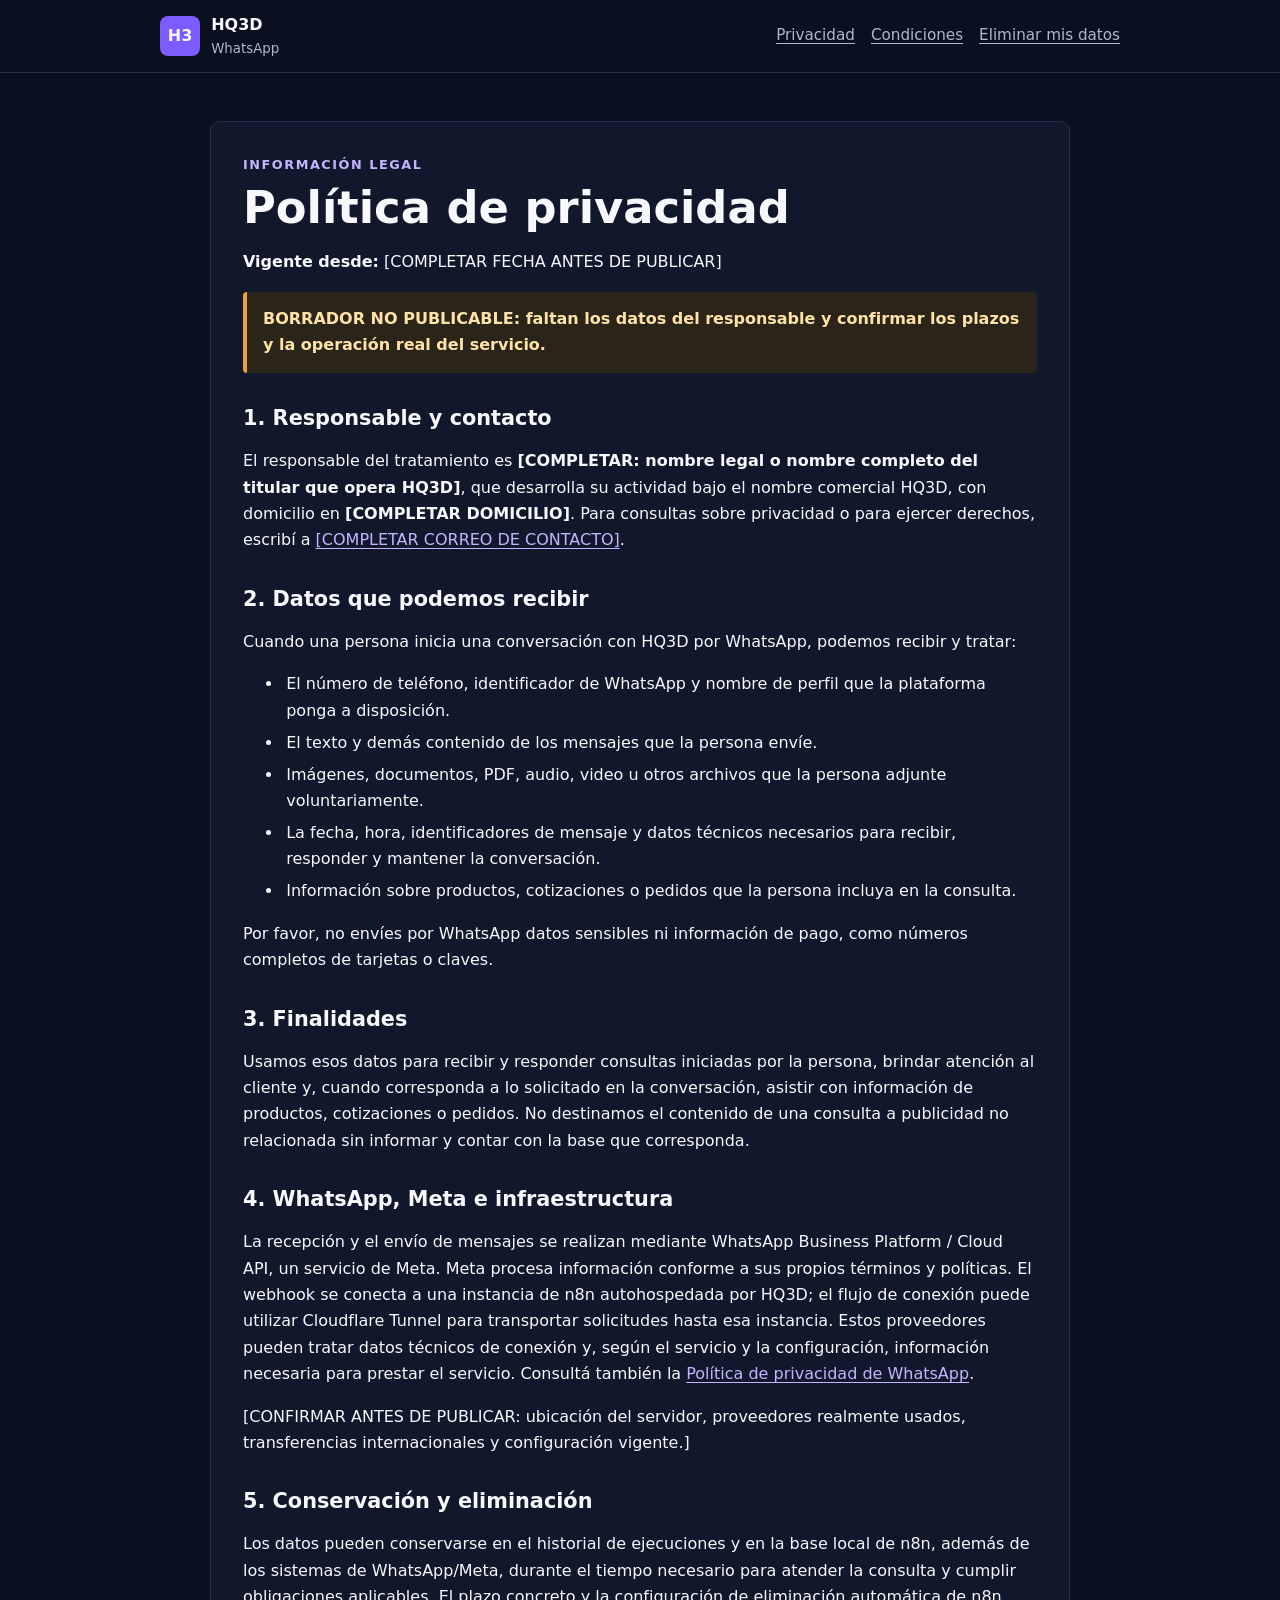
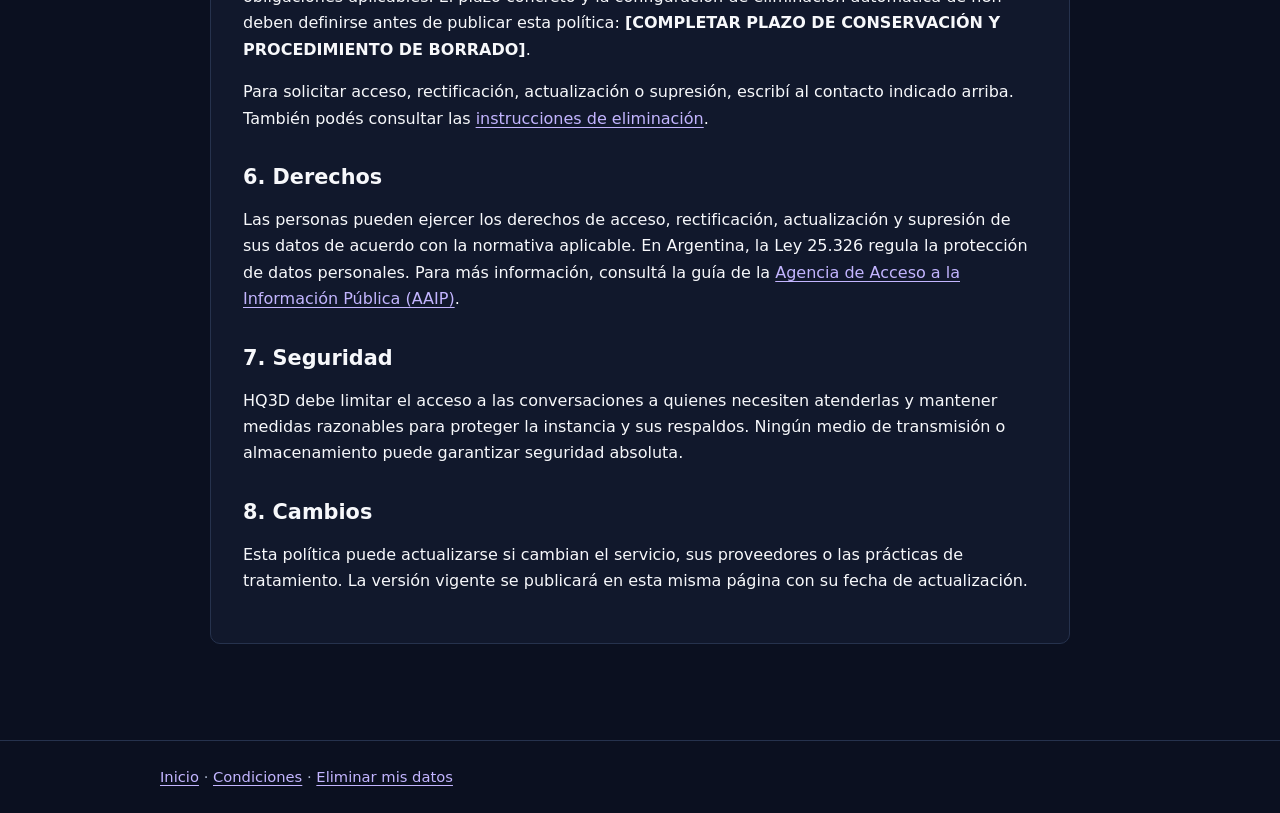
==== hq3d-whatsapp/privacy.html @ 0b83ee06 "docs: add draft HQ3D WhatsApp legal pages" ====
<!doctype html>
<html lang="es">
<head>
  <meta charset="utf-8">
  <meta name="viewport" content="width=device-width, initial-scale=1">
  <meta name="description" content="Política de privacidad del canal de WhatsApp de HQ3D.">
  <title>Política de privacidad — HQ3D WhatsApp</title>
  <link rel="stylesheet" href="styles.css">
</head>
<body>
  <header class="site-header">
    <div class="wrap nav">
      <a class="brand" href="index.html"><span class="logo" aria-hidden="true">H3</span><span>HQ3D <small>WhatsApp</small></span></a>
      <nav aria-label="Legal"><a href="privacy.html" aria-current="page">Privacidad</a><a href="terms.html">Condiciones</a><a href="data-deletion.html">Eliminar mis datos</a></nav>
    </div>
  </header>
  <main class="wrap">
    <article class="policy">
      <p class="kicker">Información legal</p>
      <h1>Política de privacidad</h1>
      <p><strong>Vigente desde:</strong> [COMPLETAR FECHA ANTES DE PUBLICAR]</p>
      <p class="draft">BORRADOR NO PUBLICABLE: faltan los datos del responsable y confirmar los plazos y la operación real del servicio.</p>

      <h2>1. Responsable y contacto</h2>
      <p>El responsable del tratamiento es <strong>[COMPLETAR: nombre legal o nombre completo del titular que opera HQ3D]</strong>, que desarrolla su actividad bajo el nombre comercial HQ3D, con domicilio en <strong>[COMPLETAR DOMICILIO]</strong>. Para consultas sobre privacidad o para ejercer derechos, escribí a <a href="mailto:CONTACTO_A_CONFIRMAR">[COMPLETAR CORREO DE CONTACTO]</a>.</p>

      <h2>2. Datos que podemos recibir</h2>
      <p>Cuando una persona inicia una conversación con HQ3D por WhatsApp, podemos recibir y tratar:</p>
      <ul>
        <li>El número de teléfono, identificador de WhatsApp y nombre de perfil que la plataforma ponga a disposición.</li>
        <li>El texto y demás contenido de los mensajes que la persona envíe.</li>
        <li>Imágenes, documentos, PDF, audio, video u otros archivos que la persona adjunte voluntariamente.</li>
        <li>La fecha, hora, identificadores de mensaje y datos técnicos necesarios para recibir, responder y mantener la conversación.</li>
        <li>Información sobre productos, cotizaciones o pedidos que la persona incluya en la consulta.</li>
      </ul>
      <p>Por favor, no envíes por WhatsApp datos sensibles ni información de pago, como números completos de tarjetas o claves.</p>

      <h2>3. Finalidades</h2>
      <p>Usamos esos datos para recibir y responder consultas iniciadas por la persona, brindar atención al cliente y, cuando corresponda a lo solicitado en la conversación, asistir con información de productos, cotizaciones o pedidos. No destinamos el contenido de una consulta a publicidad no relacionada sin informar y contar con la base que corresponda.</p>

      <h2>4. WhatsApp, Meta e infraestructura</h2>
      <p>La recepción y el envío de mensajes se realizan mediante WhatsApp Business Platform / Cloud API, un servicio de Meta. Meta procesa información conforme a sus propios términos y políticas. El webhook se conecta a una instancia de n8n autohospedada por HQ3D; el flujo de conexión puede utilizar Cloudflare Tunnel para transportar solicitudes hasta esa instancia. Estos proveedores pueden tratar datos técnicos de conexión y, según el servicio y la configuración, información necesaria para prestar el servicio. Consultá también la <a href="https://www.whatsapp.com/legal/privacy-policy/" rel="noopener noreferrer">Política de privacidad de WhatsApp</a>.</p>
      <p>[CONFIRMAR ANTES DE PUBLICAR: ubicación del servidor, proveedores realmente usados, transferencias internacionales y configuración vigente.]</p>

      <h2>5. Conservación y eliminación</h2>
      <p>Los datos pueden conservarse en el historial de ejecuciones y en la base local de n8n, además de los sistemas de WhatsApp/Meta, durante el tiempo necesario para atender la consulta y cumplir obligaciones aplicables. El plazo concreto y la configuración de eliminación automática de n8n deben definirse antes de publicar esta política: <strong>[COMPLETAR PLAZO DE CONSERVACIÓN Y PROCEDIMIENTO DE BORRADO]</strong>.</p>
      <p>Para solicitar acceso, rectificación, actualización o supresión, escribí al contacto indicado arriba. También podés consultar las <a href="data-deletion.html">instrucciones de eliminación</a>.</p>

      <h2>6. Derechos</h2>
      <p>Las personas pueden ejercer los derechos de acceso, rectificación, actualización y supresión de sus datos de acuerdo con la normativa aplicable. En Argentina, la Ley 25.326 regula la protección de datos personales. Para más información, consultá la guía de la <a href="https://www.argentina.gob.ar/aaip/datospersonales/derechos" rel="noopener noreferrer">Agencia de Acceso a la Información Pública (AAIP)</a>.</p>

      <h2>7. Seguridad</h2>
      <p>HQ3D debe limitar el acceso a las conversaciones a quienes necesiten atenderlas y mantener medidas razonables para proteger la instancia y sus respaldos. Ningún medio de transmisión o almacenamiento puede garantizar seguridad absoluta.</p>

      <h2>8. Cambios</h2>
      <p>Esta política puede actualizarse si cambian el servicio, sus proveedores o las prácticas de tratamiento. La versión vigente se publicará en esta misma página con su fecha de actualización.</p>
    </article>
  </main>
  <footer><div class="wrap"><a href="index.html">Inicio</a> · <a href="terms.html">Condiciones</a> · <a href="data-deletion.html">Eliminar mis datos</a></div></footer>
</body>
</html>
---- hq3d-whatsapp/styles.css ----
:root{color-scheme:dark;--bg:#0b1020;--surface:#11182c;--text:#f7f8fb;--muted:#aeb8d0;--accent:#7c5cff;--link:#c3b5ff;--border:#26324d}
*{box-sizing:border-box}
body{margin:0;background:var(--bg);color:var(--text);font-family:system-ui,-apple-system,"Segoe UI",Arial,sans-serif;line-height:1.65}
a{color:var(--link);text-underline-offset:.18em}
a:focus-visible{outline:3px solid #fff;outline-offset:3px}
.wrap{width:min(100% - 2rem,960px);margin-inline:auto}
.site-header{border-bottom:1px solid var(--border);background:#0b1020}
.nav{min-height:72px;display:flex;justify-content:space-between;align-items:center;gap:1rem}
.brand{display:flex;align-items:center;gap:.7rem;color:var(--text);font-weight:750;text-decoration:none}
.brand small{display:block;color:var(--muted);font-weight:500}
.logo{display:grid;place-items:center;width:40px;height:40px;border-radius:8px;background:var(--accent);font-weight:800}
nav{display:flex;flex-wrap:wrap;gap:1rem}
nav a{color:var(--muted);font-size:.95rem}
main{padding-block:2rem 4rem}
.hero{padding:clamp(2rem,7vw,5rem) 0 2rem}
.kicker{margin:0 0 .5rem;color:var(--link);font-size:.8rem;font-weight:750;letter-spacing:.12em;text-transform:uppercase}
h1{max-width:800px;margin:.3rem 0 1rem;font-size:clamp(2rem,6vw,3.4rem);line-height:1.12}
h2{margin:2rem 0 .5rem;font-size:1.3rem;line-height:1.3}
p,li{max-width:78ch}
.lead{max-width:70ch;color:var(--muted);font-size:1.15rem}
.draft{padding:.9rem 1rem;border-left:4px solid #e7a43b;border-radius:4px;background:#2a2419;color:#ffe2a8;font-weight:650}
.cards{display:grid;grid-template-columns:repeat(3,minmax(0,1fr));gap:1rem;margin-block:1rem 3rem}
.card,.policy{border:1px solid var(--border);border-radius:10px;background:var(--surface);padding:1.35rem}
.card h2{margin-top:0}
.card p{color:var(--muted)}
.policy{max-width:860px;margin:1rem auto 2rem;padding:clamp(1.2rem,4vw,2rem)}
.policy h1{font-size:clamp(2rem,5vw,2.8rem)}
.policy h2{margin-top:2rem}
.policy li{padding-left:.2rem;margin:.35rem 0}
.link-list{padding-left:1.25rem}
footer{border-top:1px solid var(--border);padding:1.5rem 0;color:var(--muted);font-size:.92rem}
@media(max-width:720px){.nav{align-items:flex-start;flex-direction:column;padding-block:1rem}.cards{grid-template-columns:1fr}nav{gap:.75rem}}
@media(prefers-reduced-motion:reduce){*,*::before,*::after{scroll-behavior:auto!important;animation-duration:.01ms!important;animation-iteration-count:1!important;transition-duration:.01ms!important}}
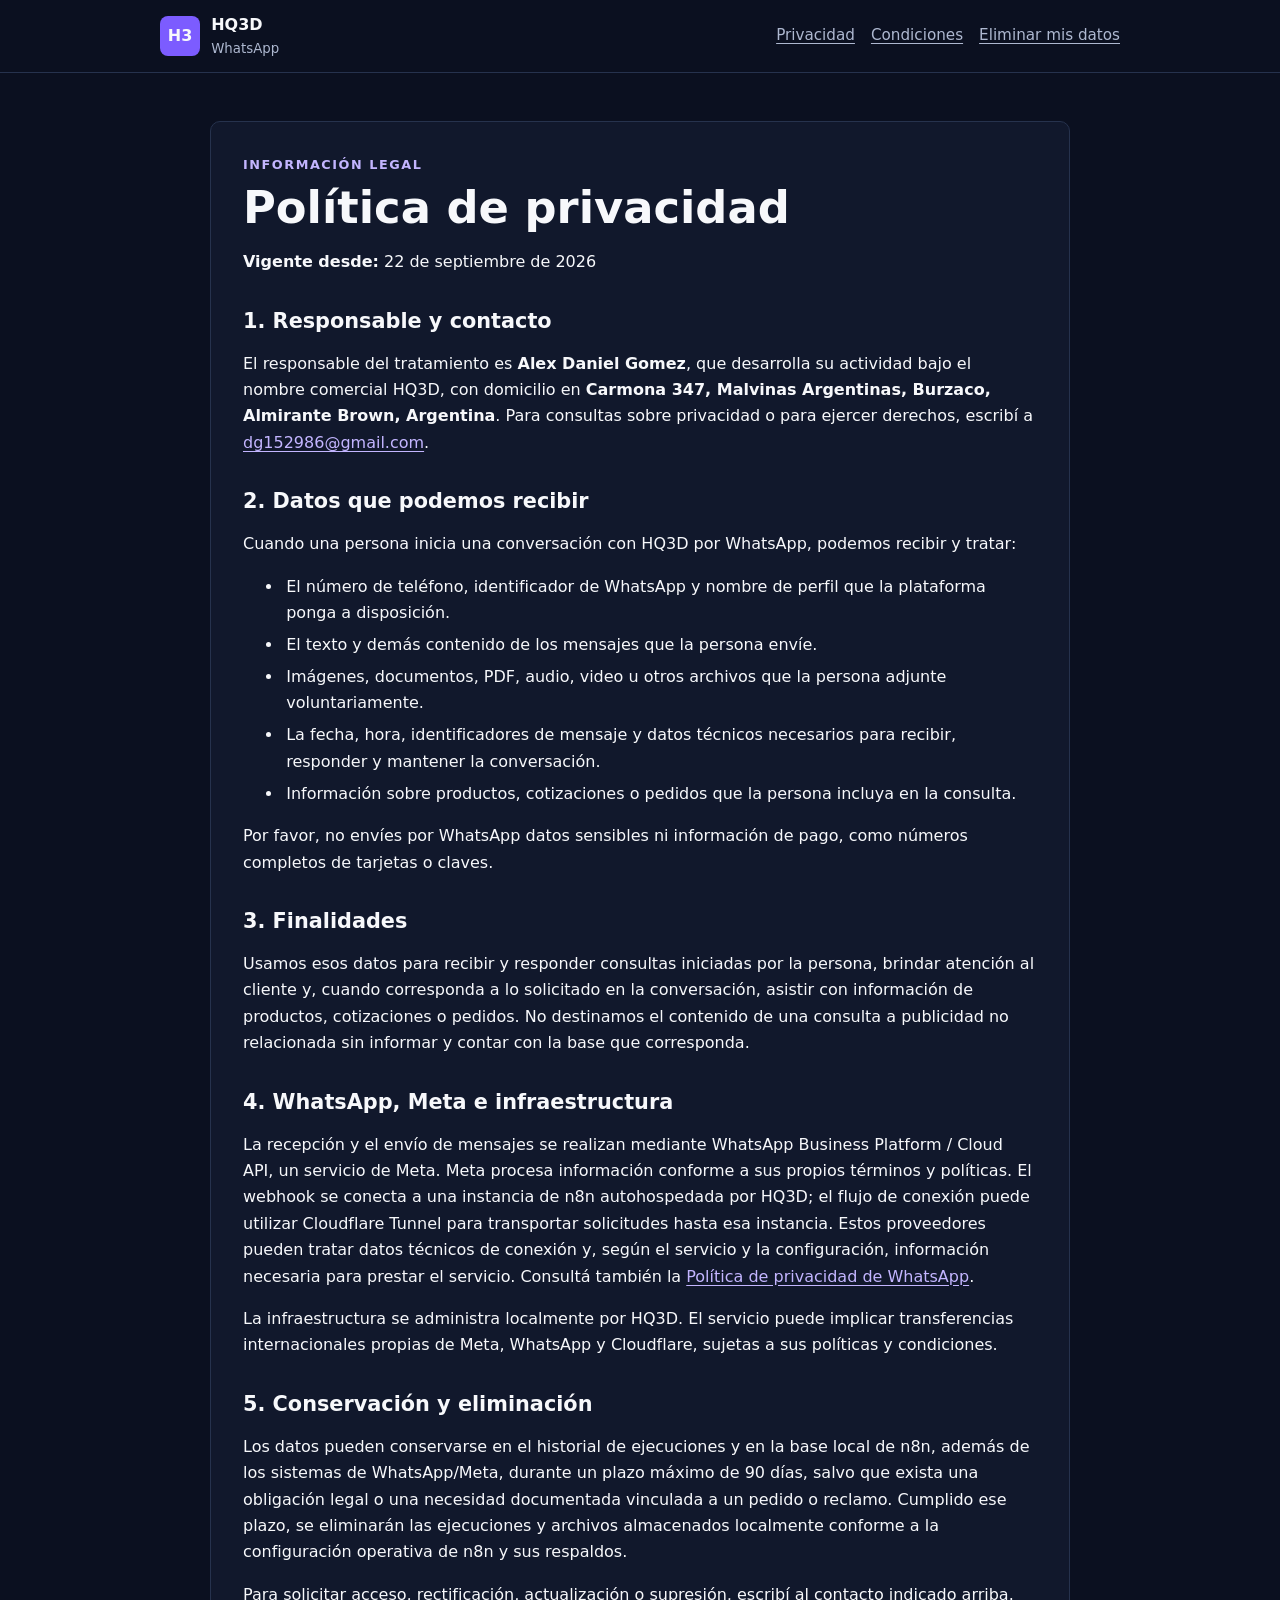
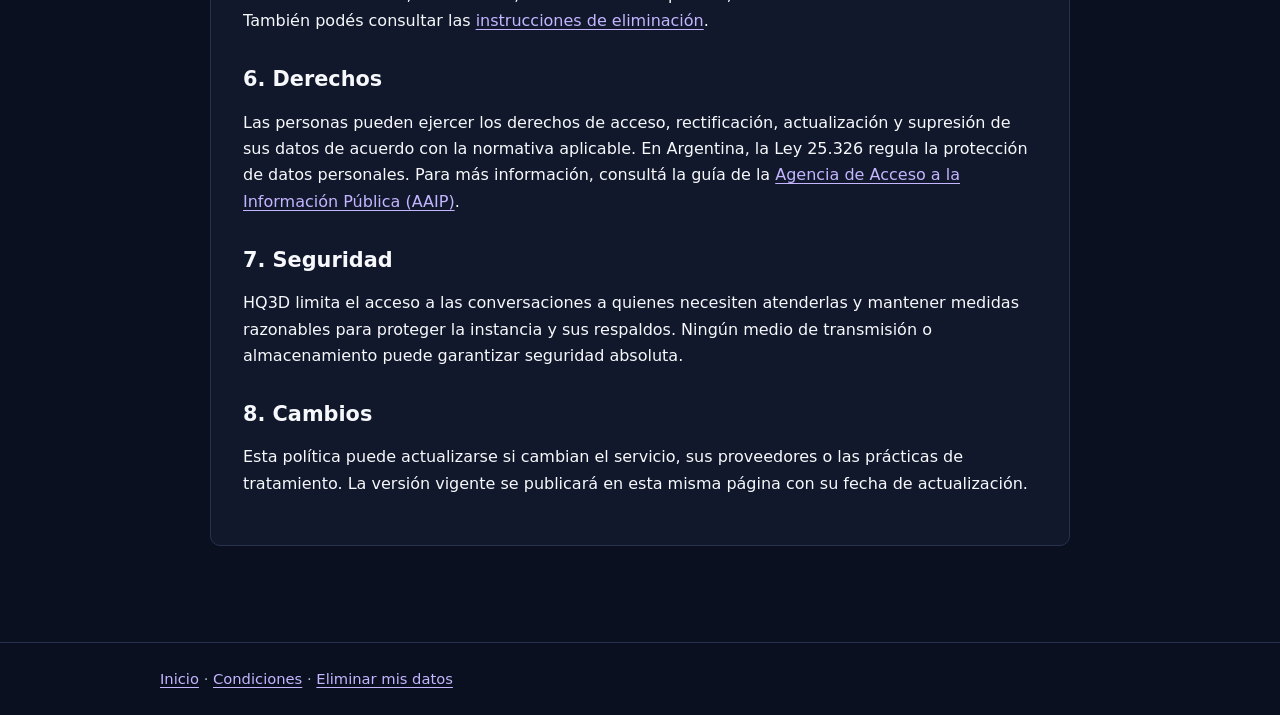
==== commit 8298c17e: "docs: complete HQ3D WhatsApp legal details" ====
--- a/hq3d-whatsapp/privacy.html
+++ b/hq3d-whatsapp/privacy.html
@@ -18,11 +18,11 @@
     <article class="policy">
       <p class="kicker">Información legal</p>
       <h1>Política de privacidad</h1>
-      <p><strong>Vigente desde:</strong> [COMPLETAR FECHA ANTES DE PUBLICAR]</p>
-      <p class="draft">BORRADOR NO PUBLICABLE: faltan los datos del responsable y confirmar los plazos y la operación real del servicio.</p>
+      <p><strong>Vigente desde:</strong> 22 de septiembre de 2026</p>
+      
 
       <h2>1. Responsable y contacto</h2>
-      <p>El responsable del tratamiento es <strong>[COMPLETAR: nombre legal o nombre completo del titular que opera HQ3D]</strong>, que desarrolla su actividad bajo el nombre comercial HQ3D, con domicilio en <strong>[COMPLETAR DOMICILIO]</strong>. Para consultas sobre privacidad o para ejercer derechos, escribí a <a href="mailto:CONTACTO_A_CONFIRMAR">[COMPLETAR CORREO DE CONTACTO]</a>.</p>
+      <p>El responsable del tratamiento es <strong>Alex Daniel Gomez</strong>, que desarrolla su actividad bajo el nombre comercial HQ3D, con domicilio en <strong>Carmona 347, Malvinas Argentinas, Burzaco, Almirante Brown, Argentina</strong>. Para consultas sobre privacidad o para ejercer derechos, escribí a <a href="mailto:dg152986@gmail.com">dg152986@gmail.com</a>.</p>
 
       <h2>2. Datos que podemos recibir</h2>
       <p>Cuando una persona inicia una conversación con HQ3D por WhatsApp, podemos recibir y tratar:</p>
@@ -40,17 +40,17 @@
 
       <h2>4. WhatsApp, Meta e infraestructura</h2>
       <p>La recepción y el envío de mensajes se realizan mediante WhatsApp Business Platform / Cloud API, un servicio de Meta. Meta procesa información conforme a sus propios términos y políticas. El webhook se conecta a una instancia de n8n autohospedada por HQ3D; el flujo de conexión puede utilizar Cloudflare Tunnel para transportar solicitudes hasta esa instancia. Estos proveedores pueden tratar datos técnicos de conexión y, según el servicio y la configuración, información necesaria para prestar el servicio. Consultá también la <a href="https://www.whatsapp.com/legal/privacy-policy/" rel="noopener noreferrer">Política de privacidad de WhatsApp</a>.</p>
-      <p>[CONFIRMAR ANTES DE PUBLICAR: ubicación del servidor, proveedores realmente usados, transferencias internacionales y configuración vigente.]</p>
+      <p>La infraestructura se administra localmente por HQ3D. El servicio puede implicar transferencias internacionales propias de Meta, WhatsApp y Cloudflare, sujetas a sus políticas y condiciones.</p>
 
       <h2>5. Conservación y eliminación</h2>
-      <p>Los datos pueden conservarse en el historial de ejecuciones y en la base local de n8n, además de los sistemas de WhatsApp/Meta, durante el tiempo necesario para atender la consulta y cumplir obligaciones aplicables. El plazo concreto y la configuración de eliminación automática de n8n deben definirse antes de publicar esta política: <strong>[COMPLETAR PLAZO DE CONSERVACIÓN Y PROCEDIMIENTO DE BORRADO]</strong>.</p>
+      <p>Los datos pueden conservarse en el historial de ejecuciones y en la base local de n8n, además de los sistemas de WhatsApp/Meta, durante un plazo máximo de 90 días, salvo que exista una obligación legal o una necesidad documentada vinculada a un pedido o reclamo. Cumplido ese plazo, se eliminarán las ejecuciones y archivos almacenados localmente conforme a la configuración operativa de n8n y sus respaldos.</p>
       <p>Para solicitar acceso, rectificación, actualización o supresión, escribí al contacto indicado arriba. También podés consultar las <a href="data-deletion.html">instrucciones de eliminación</a>.</p>
 
       <h2>6. Derechos</h2>
       <p>Las personas pueden ejercer los derechos de acceso, rectificación, actualización y supresión de sus datos de acuerdo con la normativa aplicable. En Argentina, la Ley 25.326 regula la protección de datos personales. Para más información, consultá la guía de la <a href="https://www.argentina.gob.ar/aaip/datospersonales/derechos" rel="noopener noreferrer">Agencia de Acceso a la Información Pública (AAIP)</a>.</p>
 
       <h2>7. Seguridad</h2>
-      <p>HQ3D debe limitar el acceso a las conversaciones a quienes necesiten atenderlas y mantener medidas razonables para proteger la instancia y sus respaldos. Ningún medio de transmisión o almacenamiento puede garantizar seguridad absoluta.</p>
+      <p>HQ3D limita el acceso a las conversaciones a quienes necesiten atenderlas y mantener medidas razonables para proteger la instancia y sus respaldos. Ningún medio de transmisión o almacenamiento puede garantizar seguridad absoluta.</p>
 
       <h2>8. Cambios</h2>
       <p>Esta política puede actualizarse si cambian el servicio, sus proveedores o las prácticas de tratamiento. La versión vigente se publicará en esta misma página con su fecha de actualización.</p>
